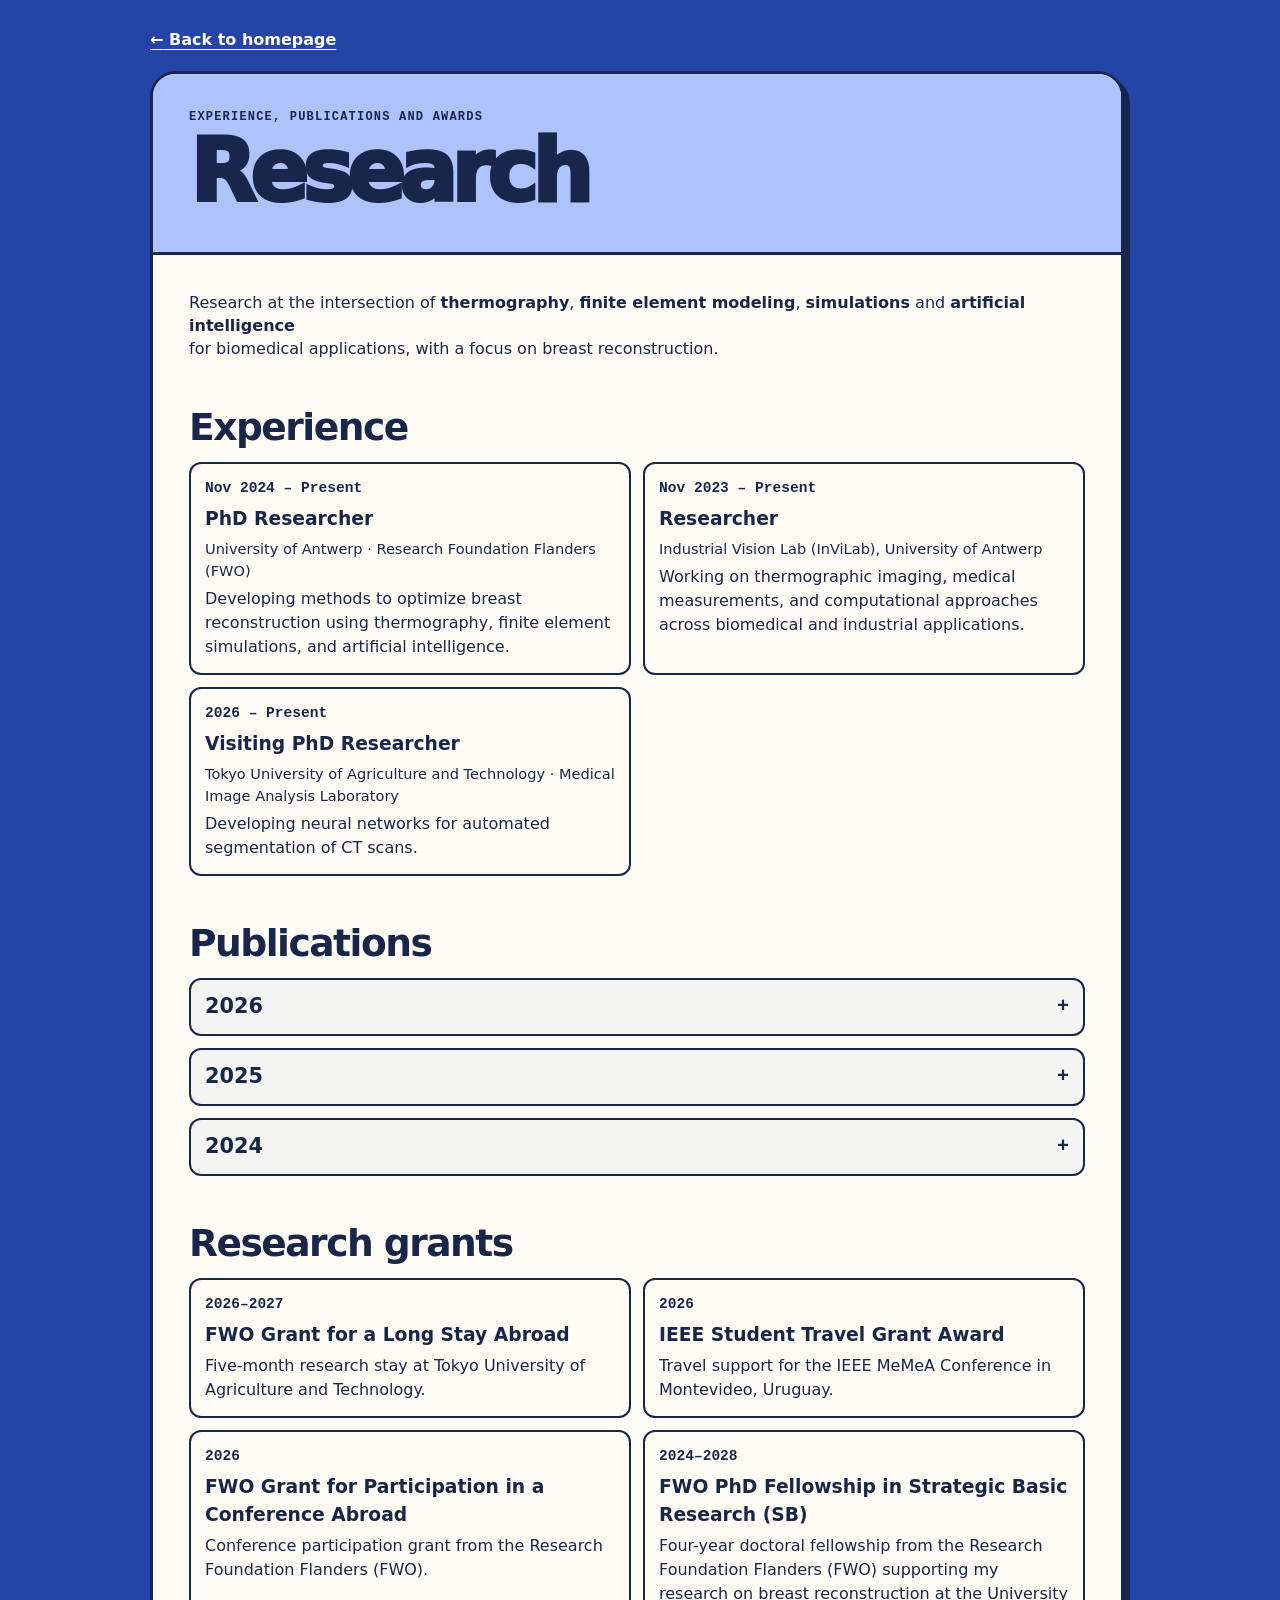
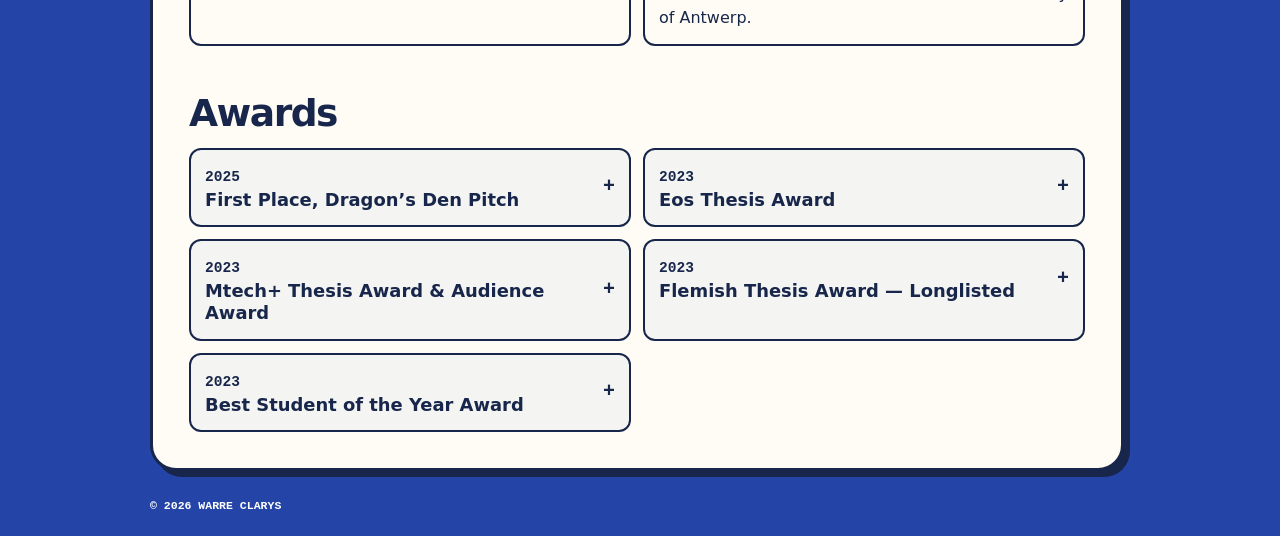
==== research.html @ 09c8e46b "Add files via upload" ====
<!doctype html>
<html lang="en">
<head>
  <meta charset="utf-8">
  <meta name="viewport" content="width=device-width, initial-scale=1">
  <meta name="theme-color" content="#2444A7">
  <meta name="description" content="Research by Warre Clarys, PhD researcher at the University of Antwerp.">
  <title>Research | Warre Clarys</title>
  <link rel="stylesheet" href="kobalt.css">
</head>
<body>
  <div class="subpage">
    <a class="return" href="index.html"><span aria-hidden="true">←</span> Back to homepage</a>
    <main class="content" aria-labelledby="page-title">
      <header class="page-heading research">
        <p class="stamp">Experience, publications and awards</p>
        <h1 id="page-title">Research</h1>
      </header>
      <div class="page-body">
        <p class="research-statement">Research at the intersection of <strong>thermography</strong>, <strong>finite element modeling</strong>, <strong>simulations</strong> and <strong>artificial intelligence</strong><br>
          for biomedical applications, with a focus on breast reconstruction.</p>
        <h2>Experience</h2>
        <div class="records">
          <article class="record">
            <div class="meta">Nov 2024 – Present</div>
            <h3>PhD Researcher</h3>
            <p class="context">University of Antwerp · Research Foundation Flanders (FWO)</p>
            <p>Developing methods to optimize breast reconstruction using thermography, finite element simulations, and artificial intelligence.</p>
          </article>
          <article class="record">
            <div class="meta">Nov 2023 – Present</div>
            <h3>Researcher</h3>
            <p class="context">Industrial Vision Lab (InViLab), University of Antwerp</p>
            <p>Working on thermographic imaging, medical measurements, and computational approaches across biomedical and industrial applications.</p>
          </article>
          <article class="record">
            <div class="meta">2026 – Present</div>
            <h3>Visiting PhD Researcher</h3>
            <p class="context">Tokyo University of Agriculture and Technology · Medical Image Analysis Laboratory</p>
            <p>Developing neural networks for automated segmentation of CT scans.</p>
          </article>
        </div>
        <h2 id="publications" tabindex="-1">Publications</h2>
        <!-- Add a paper by copying this example inside the matching year's Journal papers or Conference proceedings list.
             Give each title a unique id and use that same id on both links.
             Keep only the links you have. To add a year, copy a complete <details> block.
          <li>
            <div>
              <strong id="paper-unique-name">Paper title</strong>
              <p>Journal or conference · Year</p>
              <p class="paper-authors">First Author, <strong>Warre Clarys</strong>, Last Author</p>
            </div>
            <div class="paper-links">
              <a class="tag-link" aria-describedby="paper-unique-name" href="https://doi.org/REPLACE-WITH-DOI" target="_blank" rel="noreferrer">DOI <span aria-hidden="true">↗</span></a>
              <a class="tag-link" aria-describedby="paper-unique-name" href="papers/filename.pdf" download>PDF <span aria-hidden="true">↓</span></a>
            </div>
          </li>
        -->
        <div class="publication-years">
          <details class="record disclosure">
            <summary><span class="disclosure-title">2026</span><span class="fold-mark" aria-hidden="true"></span></summary>
            <div class="publication-group conference-group">
              <h3>Conference proceedings</h3>
              <ul class="pub-list">
                <li>
                  <div>
                    <strong id="paper-6">DIRT-SR38: A Real Paired Cross-Sensor Thermal Sequence Dataset for Super-Resolution in Clinical Dynamic Infrared Thermography</strong>
                    <p class="paper-authors"><strong>Warre Clarys</strong>, S. Verspeek, T. De Kerf, J. Verstockt, S. Vanlanduit, F. Thiessen, G. Steenackers</p>
                    <p>IEEE Conference on Computer Vision and Pattern Recognition (CVPR) 2026: Perception Beyond the Visible Spectrum Workshop</p>
                  </div>
                  <div class="paper-links"><a class="tag-link" aria-describedby="paper-6" href="https://openaccess.thecvf.com/content/CVPR2026W/PBVS/papers/Clarys_DIRT-SR38_A_Real_Paired_Cross-Sensor_Thermal_Sequence_Dataset_for_Super-Resolution_CVPRW_2026_paper.pdf" target="_blank" rel="noreferrer">PDF <span aria-hidden="true">↓</span></a></div>
                </li>
                <li>
                  <div>
                    <strong>Dynamic infrared thermography and computed tomography angiography fusion for DIEP flap perforator selection: a novel measurement system</strong>
                    <p class="paper-authors"><strong>Warre Clarys</strong>, R. Van Steen, S. Verspeek, F. Thiessen, G. Steenackers</p>
                    <p>IEEE International Symposium on Medical Measurements and Applications (MeMeA) 2026</p>
                  </div>
                  <div class="paper-links"><span class="tag-link status">DOI coming soon</span></div>
                </li>
              </ul>
            </div>
          </details>
          <details class="record disclosure">
            <summary><span class="disclosure-title">2025</span><span class="fold-mark" aria-hidden="true"></span></summary>
            <div class="publication-group journal-group">
              <h3>Journal papers</h3>
              <ul class="pub-list">
                <li>
                  <div>
                    <strong id="paper-1">Optimising neural networks for perforator detection in DIEP flap breast reconstruction using dynamic infrared thermography</strong>
                    <p class="paper-authors"><strong>Warre Clarys</strong>, R. Evans, S. Verspeek, J. Verstockt, H. Zhang, V. Verhoeven, W. A. A. Tjalma, F. Thiessen, G. Steenackers</p>
                    <p>Quantitative Infrared Thermography Journal (2025)</p>
                  </div>
                  <div class="paper-links"><a class="tag-link" aria-describedby="paper-1" href="https://doi.org/10.1080/17686733.2025.2585417" target="_blank" rel="noreferrer">DOI <span aria-hidden="true">↗</span></a></div>
                </li>
                <li>
                  <div>
                    <strong id="paper-2">Comparative study of cooling techniques for perforator detection in DIEP flap reconstruction using dynamic infrared thermography</strong>
                    <p class="paper-authors"><strong>Warre Clarys</strong>, S. Verspeek, J. Verstockt, S. Hummelink, G. Steenackers, F. Thiessen</p>
                    <p>Journal of Plastic, Reconstructive & Aesthetic Surgery (2025)</p>
                  </div>
                  <div class="paper-links"><a class="tag-link" aria-describedby="paper-2" href="https://doi.org/10.1016/j.bjps.2025.08.018" target="_blank" rel="noreferrer">DOI <span aria-hidden="true">↗</span></a></div>
                </li>
                <li>
                  <div>
                    <strong id="paper-3">Dynamic infrared thermography in free flap surgery: A systematic review</strong>
                    <p class="paper-authors"><strong>Warre Clarys</strong>, V. Hotome, S. Hummelink, S. Verspeek, V. Verhoeven, W. A. A. Tjalma, G. Steenackers, F. Thiessen</p>
                    <p>JPRAS Open (2025)</p>
                  </div>
                  <div class="paper-links"><a class="tag-link" aria-describedby="paper-3" href="https://doi.org/10.1016/j.jpra.2025.11.027" target="_blank" rel="noreferrer">DOI <span aria-hidden="true">↗</span></a></div>
                </li>
                <li>
                  <div>
                    <strong id="paper-4">Thermography in Bike Fitting: A Literature Review</strong>
                    <p class="paper-authors"><strong>Warre Clarys</strong>, O. Vallet, J. Verstockt, H. Zhang, S. Verspeek, G. Steenackers</p>
                    <p>Sensors (2025)</p>
                  </div>
                  <div class="paper-links"><a class="tag-link" aria-describedby="paper-4" href="https://doi.org/10.3390/s25082356" target="_blank" rel="noreferrer">DOI <span aria-hidden="true">↗</span></a></div>
                </li>
              </ul>
            </div>
          </details>
          <details class="record disclosure">
            <summary><span class="disclosure-title">2024</span><span class="fold-mark" aria-hidden="true"></span></summary>
            <div class="publication-group journal-group">
              <h3>Journal papers</h3>
              <ul class="pub-list">
                <li>
                  <div>
                    <strong id="paper-5">Automated thermographic detection of blood vessels for DIEP flap reconstructive surgery</strong>
                    <p class="paper-authors">E. Cardenas, J. Verstockt, S. Verspeek, <strong>Warre Clarys</strong>, F. Thiessen, T. Tondu, W. Tjalma, G. Steenackers, S. Vanlanduit</p>
                    <p>International Journal of Computer Assisted Radiology and Surgery (2024)</p>
                  </div>
                  <div class="paper-links"><a class="tag-link" aria-describedby="paper-5" href="https://doi.org/10.1007/s11548-024-03199-8" target="_blank" rel="noreferrer">DOI <span aria-hidden="true">↗</span></a></div>
                </li>
              </ul>
            </div>
            <div class="publication-group conference-group">
              <h3>Conference proceedings</h3>
              <ul class="pub-list">
                <li>
                  <div>
                    <strong id="paper-7">Detection of perforators for DIEP flap breast reconstruction using deep learning on thermal images</strong>
                    <p class="paper-authors">J. Verstockt, F. Thiessen, G. Steenackers, <strong>Warre Clarys</strong>, E. Cardenas</p>
                    <p>Quantitative InfraRed Thermography Conference (QIRT) 2024</p>
                  </div>
                  <div class="paper-links"><a class="tag-link" aria-describedby="paper-7" href="https://doi.org/10.21611/QIRT-2024-027" target="_blank" rel="noreferrer">DOI <span aria-hidden="true">↗</span></a></div>
                </li>
                <li>
                  <div>
                    <strong id="paper-8">HypIRskin: Thermography-Guided Device for Diagnosis and Characterization of Skin Cancer Lesions</strong>
                    <p class="paper-authors">J. Verstockt, <strong>Warre Clarys</strong>, M. Hillen, S. Verspeek, M. Bonmarin, F. E. F. Thiessen, L. Brochez, G. Steenackers</p>
                    <p>IEEE International Symposium on Medical Measurements and Applications (MeMeA) 2024</p>
                  </div>
                  <div class="paper-links"><a class="tag-link" aria-describedby="paper-8" href="https://doi.org/10.1109/MEMEA60663.2024.10596792" target="_blank" rel="noreferrer">DOI <span aria-hidden="true">↗</span></a></div>
                </li>
              </ul>
            </div>
          </details>
        </div>
        <h2>Research grants</h2>
        <div class="records">
          <article class="record">
            <p class="meta">2026–2027</p>
            <h3>FWO Grant for a Long Stay Abroad</h3>
            <p>Five-month research stay at Tokyo University of Agriculture and Technology.</p>
          </article>
          <article class="record">
            <p class="meta">2026</p>
            <h3>IEEE Student Travel Grant Award</h3>
            <p>Travel support for the IEEE MeMeA Conference in Montevideo, Uruguay.</p>
          </article>
          <article class="record">
            <p class="meta">2026</p>
            <h3>FWO Grant for Participation in a Conference Abroad</h3>
            <p>Conference participation grant from the Research Foundation Flanders (FWO).</p>
          </article>
          <article class="record">
            <p class="meta">2024–2028</p>
            <h3>FWO PhD Fellowship in Strategic Basic Research (SB)</h3>
            <p>Four-year doctoral fellowship from the Research Foundation Flanders (FWO) supporting my research on breast reconstruction at the University of Antwerp.</p>
          </article>
        </div>
        <h2>Awards</h2>
        <!-- Edit the award-description paragraph to add more context for each award. -->
        <div class="records">
          <details class="record disclosure award">
            <summary><span><span class="meta">2025</span><span class="disclosure-title">First Place, Dragon’s Den Pitch</span></span><span class="fold-mark" aria-hidden="true"></span></summary>
            <p class="award-description">Awarded by a professional jury in the University of Antwerp’s TheCompany+ programme.</p>
          </details>
          <details class="record disclosure award">
            <summary><span><span class="meta">2023</span><span class="disclosure-title">Eos Thesis Award</span></span><span class="fold-mark" aria-hidden="true"></span></summary>
            <p class="award-description">My thesis received the Eos Thesis Award in 2023.</p>
          </details>
          <details class="record disclosure award">
            <summary><span><span class="meta">2023</span><span class="disclosure-title">Mtech+ Thesis Award &amp; Audience Award</span></span><span class="fold-mark" aria-hidden="true"></span></summary>
            <p class="award-description">My thesis received both the Mtech+ Thesis Award and the Audience Award in 2023.</p>
          </details>
          <details class="record disclosure award">
            <summary><span><span class="meta">2023</span><span class="disclosure-title">Flemish Thesis Award — Longlisted</span></span><span class="fold-mark" aria-hidden="true"></span></summary>
            <p class="award-description">My thesis was longlisted for the Flemish Thesis Award, organised by SciMingo.</p>
          </details>
          <details class="record disclosure award">
            <summary><span><span class="meta">2023</span><span class="disclosure-title">Best Student of the Year Award</span></span><span class="fold-mark" aria-hidden="true"></span></summary>
            <p class="award-description">Awarded by the University of Antwerp.</p>
          </details>
        </div>
      </div>
    </main>
    <footer class="footer"><span>© 2026 WARRE CLARYS</span></footer>
  </div>
</body>
</html>
---- kobalt.css ----
:root {
  color-scheme: light;
  --canvas: #2444A7;
  --porcelain: #F4F5F2;
  --research: #AEC2FC;
  --teaching: #DCE7F9;
  --media: #EDF0E7;
  --paper: #FFFCF5;
  --ink: #17264A;
  --canvas-ink: #FFFFFF;
  --edge: 3px solid var(--ink);
  --shadow: 6px 6px 0 var(--ink);
  --mono: ui-monospace, Consolas, monospace;
}
* { box-sizing: border-box; }
html { scroll-behavior: smooth; }
body { margin: 0; color: var(--ink); background: var(--canvas); font: 1rem/1.5 system-ui, sans-serif; }
a { color: inherit; }
:focus-visible { outline: 3px dashed var(--ink); outline-offset: 5px; }
h1, h2, h3, h4, p { margin: 0; }
.wrap { width: min(1160px, calc(100% - 42px)); margin: 0 auto; }
.machine { display: grid; grid-template-columns: minmax(0, 1.08fr) minmax(0, 1fr); gap: 17px; margin: 28px 6px 29px 0; }
.intro, .slot, .content, .collaboration { border: var(--edge); box-shadow: var(--shadow); border-radius: 26px; }
.intro { padding: clamp(19px, 3.2vw, 37px); background: var(--porcelain); display: grid; align-content: space-between; gap: 18px; }
.stamp { font: 800 .75rem/1.2 var(--mono); text-transform: uppercase; letter-spacing: .1em; }
#site-name { font-size: clamp(3.65rem, 8.5vw, 8.25rem); line-height: .88; letter-spacing: -.085em; font-weight: 950; }
#site-name span { display: block; }
.research-statement { line-height: 1.45; }
.intro-bottom { display: grid; grid-template-columns: auto minmax(0, 1fr); align-items: center; gap: 15px; }
.portrait {
  position: relative; display: grid; place-items: center; margin: 0; width: clamp(84px, 11vw, 146px);
  aspect-ratio: 1; border: var(--edge); border-radius: 50%; overflow: hidden; background: var(--canvas); color: var(--canvas-ink);
}
.portrait span { font: 900 1.5rem/1 var(--mono); }
.portrait img { position: absolute; inset: 0; width: 100%; height: 100%; object-fit: cover; }
.profile-links { display: grid; grid-template-columns: repeat(2, minmax(0, 1fr)); gap: 8px; }
.profile-links .tag-link {
  display: block; text-align: center; align-content: center;
  background: var(--paper); white-space: normal; padding: 8px 5px;
}
.profile-links .primary-link { background: var(--canvas); color: var(--canvas-ink); border-color: var(--ink); }
.keypad { display: grid; grid-template-columns: repeat(2, minmax(0, 1fr)); gap: 15px; }
.slot {
  min-height: 144px; padding: 13px 17px 15px; display: grid; grid-template-rows: 1fr auto;
  text-decoration: none; transition: transform .15s, box-shadow .15s; background: var(--teaching);
}
.slot:first-child { grid-column: span 2; background: var(--research); }
.slot:last-child { background: var(--media); }
.slot:focus-visible { outline-color: var(--canvas-ink); }
.slot:hover { transform: translate(-2px, -2px); box-shadow: 8px 8px 0 var(--ink); }
.slot:active { transform: translate(4px, 4px); box-shadow: 2px 2px 0 var(--ink); }
.slot-name { align-self: end; font-size: clamp(1.45rem, 3.6vw, 3.25rem); font-weight: 950; line-height: 1; letter-spacing: -.075em; margin: 8px 0 5px; }
.slot:first-child .slot-name { font-size: clamp(2.2rem, 5.3vw, 5rem); }
.slot-bottom { font: 700 .72rem/1.25 var(--mono); text-transform: uppercase; }
.collaboration {
  margin: 0 6px 24px 0; padding: 16px clamp(14px, 3vw, 30px); background: var(--porcelain);
  display: flex; justify-content: space-between; align-items: center; flex-wrap: wrap;
  gap: 8px 20px; scroll-margin: 18px;
}
.collaboration h2 { font-size: clamp(1.35rem, 2.6vw, 2rem); letter-spacing: -.045em; }
.collaboration .email-link {
  display: inline-block; padding: 8px 13px; border: 2px solid var(--ink); border-radius: 9px;
  font-weight: 750; text-decoration: none;
}
.primary-link { background: var(--canvas); color: var(--canvas-ink); }
.collaboration .email-link:hover { text-decoration: underline; }
.subpage {
  width: min(980px, calc(100% - 42px)); margin: 0 auto;
}
.return {
  display: inline-block; color: var(--canvas-ink); font-weight: 750; margin: 22px 0 13px;
  padding: 6px 0; text-underline-offset: .22em;
}
.return:focus-visible { outline-color: var(--canvas-ink); }
.content { margin: 0 6px 24px 0; background: var(--paper); }
.page-heading {
  padding: clamp(18px, 4vw, 36px);
  border-bottom: var(--edge); border-radius: 22px 22px 0 0;
}
.page-heading h1 {
  font-size: clamp(2.65rem, 7.6vw, 5.4rem); font-weight: 950;
  line-height: 1; letter-spacing: -.075em; margin-top: 5px;
}
.page-heading.research { background: var(--research); }
.page-heading.teaching { background: var(--teaching); }
.page-heading.media { background: var(--media); }
.page-body { padding: clamp(16px, 4vw, 36px); }
.page-body > h2 {
  font-weight: 900; font-size: clamp(1.65rem, 3vw, 2.35rem);
  line-height: 1.12; letter-spacing: -.04em; margin-bottom: 14px;
}
.page-body > h2:not(:first-child) { margin-top: clamp(28px, 4.5vw, 46px); }
#publications { scroll-margin: 18px; }
.publication-years { display: grid; gap: 12px; }
.record.disclosure { padding: 0; background: var(--porcelain); }
.disclosure summary {
  list-style: none; display: flex; justify-content: space-between; align-items: center;
  gap: 10px; padding: 14px; cursor: pointer; border-radius: 10px;
}
.disclosure summary::-webkit-details-marker { display: none; }
.disclosure summary:focus-visible { outline-offset: -5px; }
.disclosure-title { display: block; font-size: 1.12rem; font-weight: 800; line-height: 1.25; }
.publication-years .disclosure-title { font-size: 1.3rem; }
.fold-mark::before { content: "+"; font: 800 1.25rem/1 var(--mono); }
.disclosure[open] > summary .fold-mark::before { content: "−"; }
.pub-list { list-style: none; padding: 0 14px; margin: 0; }
.pub-list li {
  display: grid; grid-template-columns: minmax(0, 1fr) auto; gap: 8px 20px;
  align-items: start; padding: 15px 0; border-top: 1px solid #A7B0C4;
}
.publication-group + .publication-group { margin-top: 8px; }
.publication-group h3 {
  padding: 9px 14px;
  font-size: clamp(1.2rem, 2.7vw, 1.5rem); line-height: 1.2; font-weight: 850;
}
.journal-group h3 { background: var(--research); }
.conference-group h3 { background: var(--media); }
.publication-group .pub-list li:first-child { border-top: 0; }
.paper-links { display: flex; align-items: flex-start; gap: 6px; }
.award-description { border-top: 1px solid #A7B0C4; padding: 12px 14px 14px; }
.record.award > .award-description { margin-top: 0; }
.pub-list p, .meta, .context { font-size: .91rem; }
.paper-authors { margin: 3px 0; }
.pub-list li > div > strong { line-height: 1.3; display: block; margin-bottom: 3px; }
.tag-link {
  display: inline-block; background: var(--research); padding: 5px 9px; border: 2px solid; border-radius: 9px;
  text-decoration: none; font: 700 .76rem/1.2 var(--mono); white-space: nowrap;
}
.tag-link:hover { text-decoration: underline; }
.tag-link.status { background: transparent; }
.records { display: grid; grid-template-columns: repeat(2, minmax(0, 1fr)); gap: 12px; }
.record { padding: 14px; border: 2px solid var(--ink); border-radius: 12px; }
.record > * + *, .page-body > p + p { margin-top: 5px; }
.meta { font-family: var(--mono); font-weight: 700; }
.footer { display: flex; flex-wrap: wrap; justify-content: space-between; color: var(--canvas-ink); gap: 10px; padding: 3px 0 24px; font: 700 .72rem/1.4 var(--mono); }
@media (max-width: 700px) {
  .wrap, .subpage { width: calc(100% - 30px); }
  .machine { grid-template-columns: minmax(0, 1fr); margin-top: 16px; }
  #site-name { font-size: clamp(3.6rem, 13vw, 6.25rem); }
  .intro { gap: 17px; }
  .slot { min-height: 104px; }
  .records { grid-template-columns: 1fr; }
}
@media (max-width: 410px) {
  .slot { padding-inline: 10px; }
  .pub-list li { overflow-wrap: anywhere; }
  .intro-bottom { gap: 10px; }
  .profile-links { gap: 5px; }
  .profile-links .tag-link { font-size: .71rem; }
  .slot-bottom { font-size: .65rem; }
  .pub-list li { grid-template-columns: 1fr; }
}
@media (prefers-reduced-motion: reduce) {
  html { scroll-behavior: auto; }
  .slot { transition: none; }
  .slot:hover, .slot:active { transform: none; }
}

/* Media */
.media-section { scroll-margin: 18px; }
.media-section + .media-section { margin-top: clamp(26px, 5vw, 46px); }
.media-section > h2 {
  font-size: clamp(1.65rem, 3vw, 2.35rem); font-weight: 900; line-height: 1.12; letter-spacing: -.04em;
}
.media-section > h2 { margin-bottom: 14px; }
.media-articles { display: grid; grid-template-columns: repeat(2, minmax(0, 1fr)); gap: 14px; }
.media-card { display: flex; flex-direction: column; border: 2px solid var(--ink); border-radius: 12px; background: var(--porcelain); }
.media-illustration { display: block; width: 100%; height: auto; border-radius: 9px 9px 0 0; border-bottom: 2px solid var(--ink); }
.media-card-body { flex: 1; padding: 14px; display: grid; align-content: start; gap: 7px; }
.media-card-body h3, .press-item h3 { line-height: 1.2; letter-spacing: -.02em; }
.media-card-body h3 { font-size: clamp(1.2rem, 2vw, 1.5rem); }
.media-card-body > .tag-link { justify-self: start; margin-top: 3px; }
.press-list { border-top: 2px solid var(--ink); }
.press-item {
  display: grid; grid-template-columns: minmax(110px, .54fr) minmax(0, 2fr); gap: 7px 16px;
  padding: 13px 0; border-bottom: 1px solid #a7b0c4;
}
.press-item h3 { font-size: 1.13rem; }
.press-item p { margin-bottom: 4px; }
.press-item a { font-size: .87rem; font-weight: 700; text-underline-offset: .18em; }
@media (max-width: 650px) { .media-articles { grid-template-columns: 1fr; } }
@media (max-width: 450px) { .press-item { grid-template-columns: 1fr; } }
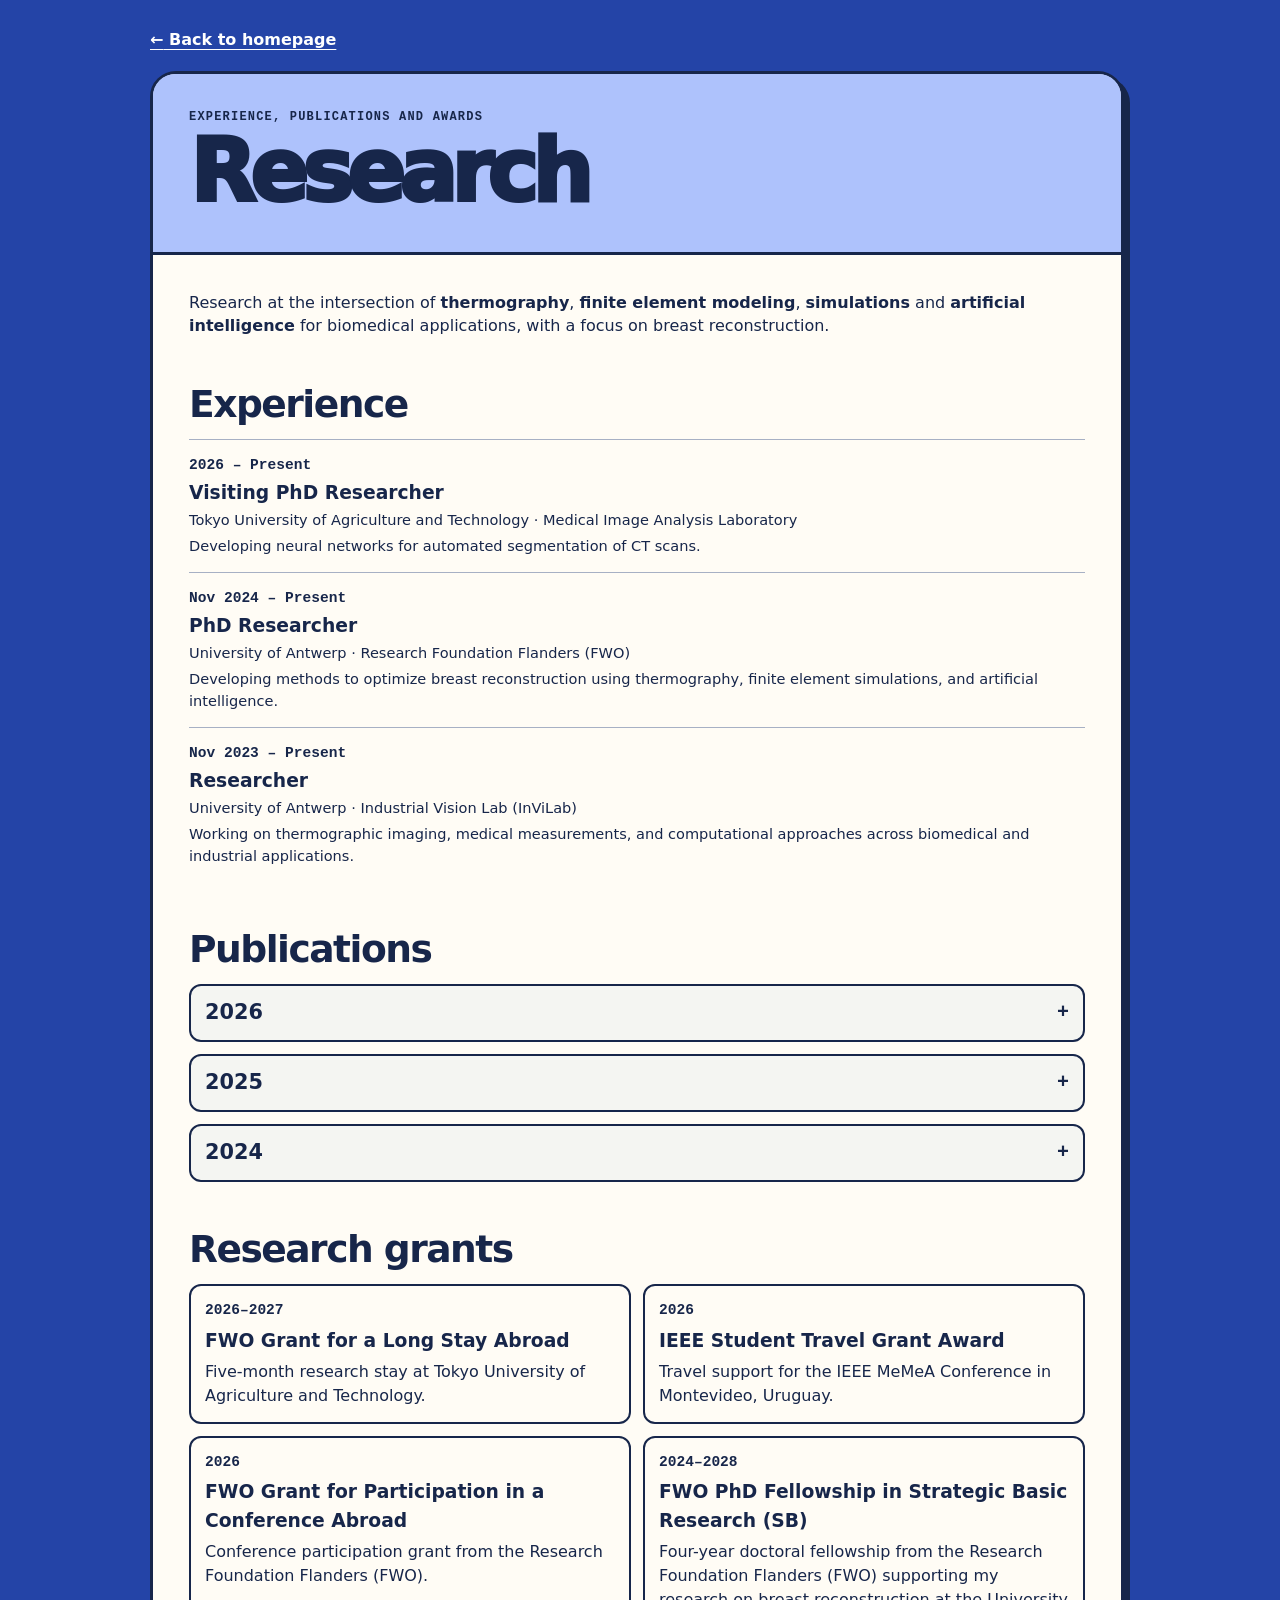
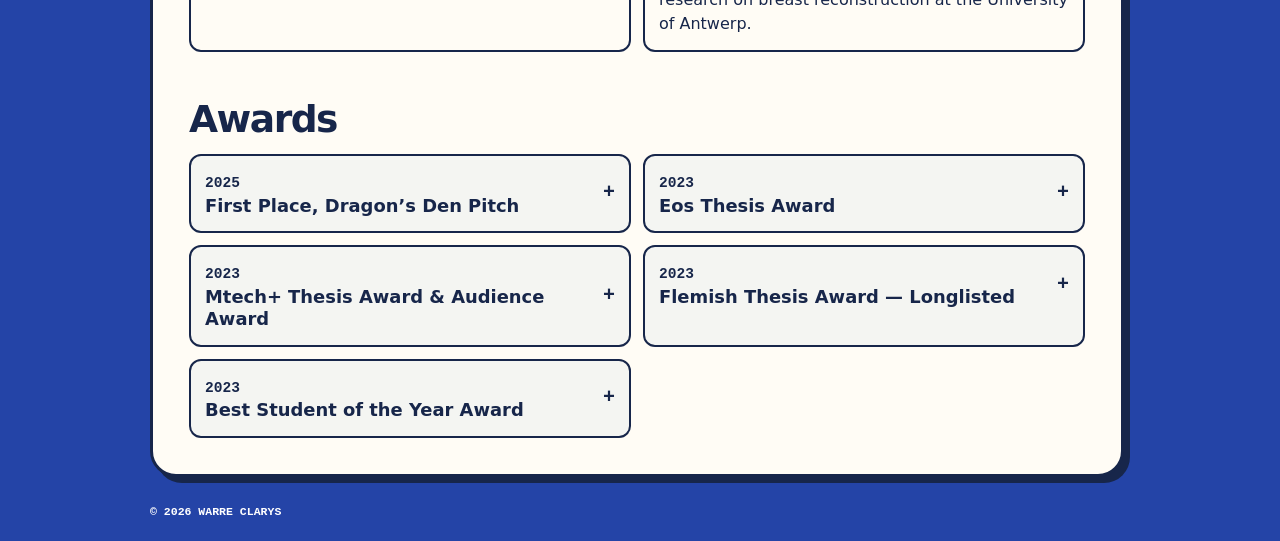
==== commit 4fc6988c: "Add files via upload" ====
--- a/research.html
+++ b/research.html
@@ -1,214 +1,246 @@
-<!doctype html>
-<html lang="en">
-<head>
-  <meta charset="utf-8">
-  <meta name="viewport" content="width=device-width, initial-scale=1">
-  <meta name="theme-color" content="#2444A7">
-  <meta name="description" content="Research by Warre Clarys, PhD researcher at the University of Antwerp.">
-  <title>Research | Warre Clarys</title>
-  <link rel="stylesheet" href="kobalt.css">
-</head>
-<body>
-  <div class="subpage">
-    <a class="return" href="index.html"><span aria-hidden="true">←</span> Back to homepage</a>
-    <main class="content" aria-labelledby="page-title">
-      <header class="page-heading research">
-        <p class="stamp">Experience, publications and awards</p>
-        <h1 id="page-title">Research</h1>
-      </header>
-      <div class="page-body">
-        <p class="research-statement">Research at the intersection of <strong>thermography</strong>, <strong>finite element modeling</strong>, <strong>simulations</strong> and <strong>artificial intelligence</strong><br>
-          for biomedical applications, with a focus on breast reconstruction.</p>
-        <h2>Experience</h2>
-        <div class="records">
-          <article class="record">
-            <div class="meta">Nov 2024 – Present</div>
-            <h3>PhD Researcher</h3>
-            <p class="context">University of Antwerp · Research Foundation Flanders (FWO)</p>
-            <p>Developing methods to optimize breast reconstruction using thermography, finite element simulations, and artificial intelligence.</p>
-          </article>
-          <article class="record">
-            <div class="meta">Nov 2023 – Present</div>
-            <h3>Researcher</h3>
-            <p class="context">Industrial Vision Lab (InViLab), University of Antwerp</p>
-            <p>Working on thermographic imaging, medical measurements, and computational approaches across biomedical and industrial applications.</p>
-          </article>
-          <article class="record">
-            <div class="meta">2026 – Present</div>
-            <h3>Visiting PhD Researcher</h3>
-            <p class="context">Tokyo University of Agriculture and Technology · Medical Image Analysis Laboratory</p>
-            <p>Developing neural networks for automated segmentation of CT scans.</p>
-          </article>
-        </div>
-        <h2 id="publications" tabindex="-1">Publications</h2>
-        <!-- Add a paper by copying this example inside the matching year's Journal papers or Conference proceedings list.
-             Give each title a unique id and use that same id on both links.
-             Keep only the links you have. To add a year, copy a complete <details> block.
-          <li>
-            <div>
-              <strong id="paper-unique-name">Paper title</strong>
-              <p>Journal or conference · Year</p>
-              <p class="paper-authors">First Author, <strong>Warre Clarys</strong>, Last Author</p>
-            </div>
-            <div class="paper-links">
-              <a class="tag-link" aria-describedby="paper-unique-name" href="https://doi.org/REPLACE-WITH-DOI" target="_blank" rel="noreferrer">DOI <span aria-hidden="true">↗</span></a>
-              <a class="tag-link" aria-describedby="paper-unique-name" href="papers/filename.pdf" download>PDF <span aria-hidden="true">↓</span></a>
-            </div>
-          </li>
-        -->
-        <div class="publication-years">
-          <details class="record disclosure">
-            <summary><span class="disclosure-title">2026</span><span class="fold-mark" aria-hidden="true"></span></summary>
-            <div class="publication-group conference-group">
-              <h3>Conference proceedings</h3>
-              <ul class="pub-list">
-                <li>
-                  <div>
-                    <strong id="paper-6">DIRT-SR38: A Real Paired Cross-Sensor Thermal Sequence Dataset for Super-Resolution in Clinical Dynamic Infrared Thermography</strong>
-                    <p class="paper-authors"><strong>Warre Clarys</strong>, S. Verspeek, T. De Kerf, J. Verstockt, S. Vanlanduit, F. Thiessen, G. Steenackers</p>
-                    <p>IEEE Conference on Computer Vision and Pattern Recognition (CVPR) 2026: Perception Beyond the Visible Spectrum Workshop</p>
-                  </div>
-                  <div class="paper-links"><a class="tag-link" aria-describedby="paper-6" href="https://openaccess.thecvf.com/content/CVPR2026W/PBVS/papers/Clarys_DIRT-SR38_A_Real_Paired_Cross-Sensor_Thermal_Sequence_Dataset_for_Super-Resolution_CVPRW_2026_paper.pdf" target="_blank" rel="noreferrer">PDF <span aria-hidden="true">↓</span></a></div>
-                </li>
-                <li>
-                  <div>
-                    <strong>Dynamic infrared thermography and computed tomography angiography fusion for DIEP flap perforator selection: a novel measurement system</strong>
-                    <p class="paper-authors"><strong>Warre Clarys</strong>, R. Van Steen, S. Verspeek, F. Thiessen, G. Steenackers</p>
-                    <p>IEEE International Symposium on Medical Measurements and Applications (MeMeA) 2026</p>
-                  </div>
-                  <div class="paper-links"><span class="tag-link status">DOI coming soon</span></div>
-                </li>
-              </ul>
-            </div>
-          </details>
-          <details class="record disclosure">
-            <summary><span class="disclosure-title">2025</span><span class="fold-mark" aria-hidden="true"></span></summary>
-            <div class="publication-group journal-group">
-              <h3>Journal papers</h3>
-              <ul class="pub-list">
-                <li>
-                  <div>
-                    <strong id="paper-1">Optimising neural networks for perforator detection in DIEP flap breast reconstruction using dynamic infrared thermography</strong>
-                    <p class="paper-authors"><strong>Warre Clarys</strong>, R. Evans, S. Verspeek, J. Verstockt, H. Zhang, V. Verhoeven, W. A. A. Tjalma, F. Thiessen, G. Steenackers</p>
-                    <p>Quantitative Infrared Thermography Journal (2025)</p>
-                  </div>
-                  <div class="paper-links"><a class="tag-link" aria-describedby="paper-1" href="https://doi.org/10.1080/17686733.2025.2585417" target="_blank" rel="noreferrer">DOI <span aria-hidden="true">↗</span></a></div>
-                </li>
-                <li>
-                  <div>
-                    <strong id="paper-2">Comparative study of cooling techniques for perforator detection in DIEP flap reconstruction using dynamic infrared thermography</strong>
-                    <p class="paper-authors"><strong>Warre Clarys</strong>, S. Verspeek, J. Verstockt, S. Hummelink, G. Steenackers, F. Thiessen</p>
-                    <p>Journal of Plastic, Reconstructive & Aesthetic Surgery (2025)</p>
-                  </div>
-                  <div class="paper-links"><a class="tag-link" aria-describedby="paper-2" href="https://doi.org/10.1016/j.bjps.2025.08.018" target="_blank" rel="noreferrer">DOI <span aria-hidden="true">↗</span></a></div>
-                </li>
-                <li>
-                  <div>
-                    <strong id="paper-3">Dynamic infrared thermography in free flap surgery: A systematic review</strong>
-                    <p class="paper-authors"><strong>Warre Clarys</strong>, V. Hotome, S. Hummelink, S. Verspeek, V. Verhoeven, W. A. A. Tjalma, G. Steenackers, F. Thiessen</p>
-                    <p>JPRAS Open (2025)</p>
-                  </div>
-                  <div class="paper-links"><a class="tag-link" aria-describedby="paper-3" href="https://doi.org/10.1016/j.jpra.2025.11.027" target="_blank" rel="noreferrer">DOI <span aria-hidden="true">↗</span></a></div>
-                </li>
-                <li>
-                  <div>
-                    <strong id="paper-4">Thermography in Bike Fitting: A Literature Review</strong>
-                    <p class="paper-authors"><strong>Warre Clarys</strong>, O. Vallet, J. Verstockt, H. Zhang, S. Verspeek, G. Steenackers</p>
-                    <p>Sensors (2025)</p>
-                  </div>
-                  <div class="paper-links"><a class="tag-link" aria-describedby="paper-4" href="https://doi.org/10.3390/s25082356" target="_blank" rel="noreferrer">DOI <span aria-hidden="true">↗</span></a></div>
-                </li>
-              </ul>
-            </div>
-          </details>
-          <details class="record disclosure">
-            <summary><span class="disclosure-title">2024</span><span class="fold-mark" aria-hidden="true"></span></summary>
-            <div class="publication-group journal-group">
-              <h3>Journal papers</h3>
-              <ul class="pub-list">
-                <li>
-                  <div>
-                    <strong id="paper-5">Automated thermographic detection of blood vessels for DIEP flap reconstructive surgery</strong>
-                    <p class="paper-authors">E. Cardenas, J. Verstockt, S. Verspeek, <strong>Warre Clarys</strong>, F. Thiessen, T. Tondu, W. Tjalma, G. Steenackers, S. Vanlanduit</p>
-                    <p>International Journal of Computer Assisted Radiology and Surgery (2024)</p>
-                  </div>
-                  <div class="paper-links"><a class="tag-link" aria-describedby="paper-5" href="https://doi.org/10.1007/s11548-024-03199-8" target="_blank" rel="noreferrer">DOI <span aria-hidden="true">↗</span></a></div>
-                </li>
-              </ul>
-            </div>
-            <div class="publication-group conference-group">
-              <h3>Conference proceedings</h3>
-              <ul class="pub-list">
-                <li>
-                  <div>
-                    <strong id="paper-7">Detection of perforators for DIEP flap breast reconstruction using deep learning on thermal images</strong>
-                    <p class="paper-authors">J. Verstockt, F. Thiessen, G. Steenackers, <strong>Warre Clarys</strong>, E. Cardenas</p>
-                    <p>Quantitative InfraRed Thermography Conference (QIRT) 2024</p>
-                  </div>
-                  <div class="paper-links"><a class="tag-link" aria-describedby="paper-7" href="https://doi.org/10.21611/QIRT-2024-027" target="_blank" rel="noreferrer">DOI <span aria-hidden="true">↗</span></a></div>
-                </li>
-                <li>
-                  <div>
-                    <strong id="paper-8">HypIRskin: Thermography-Guided Device for Diagnosis and Characterization of Skin Cancer Lesions</strong>
-                    <p class="paper-authors">J. Verstockt, <strong>Warre Clarys</strong>, M. Hillen, S. Verspeek, M. Bonmarin, F. E. F. Thiessen, L. Brochez, G. Steenackers</p>
-                    <p>IEEE International Symposium on Medical Measurements and Applications (MeMeA) 2024</p>
-                  </div>
-                  <div class="paper-links"><a class="tag-link" aria-describedby="paper-8" href="https://doi.org/10.1109/MEMEA60663.2024.10596792" target="_blank" rel="noreferrer">DOI <span aria-hidden="true">↗</span></a></div>
-                </li>
-              </ul>
-            </div>
-          </details>
-        </div>
-        <h2>Research grants</h2>
-        <div class="records">
-          <article class="record">
-            <p class="meta">2026–2027</p>
-            <h3>FWO Grant for a Long Stay Abroad</h3>
-            <p>Five-month research stay at Tokyo University of Agriculture and Technology.</p>
-          </article>
-          <article class="record">
-            <p class="meta">2026</p>
-            <h3>IEEE Student Travel Grant Award</h3>
-            <p>Travel support for the IEEE MeMeA Conference in Montevideo, Uruguay.</p>
-          </article>
-          <article class="record">
-            <p class="meta">2026</p>
-            <h3>FWO Grant for Participation in a Conference Abroad</h3>
-            <p>Conference participation grant from the Research Foundation Flanders (FWO).</p>
-          </article>
-          <article class="record">
-            <p class="meta">2024–2028</p>
-            <h3>FWO PhD Fellowship in Strategic Basic Research (SB)</h3>
-            <p>Four-year doctoral fellowship from the Research Foundation Flanders (FWO) supporting my research on breast reconstruction at the University of Antwerp.</p>
-          </article>
-        </div>
-        <h2>Awards</h2>
-        <!-- Edit the award-description paragraph to add more context for each award. -->
-        <div class="records">
-          <details class="record disclosure award">
-            <summary><span><span class="meta">2025</span><span class="disclosure-title">First Place, Dragon’s Den Pitch</span></span><span class="fold-mark" aria-hidden="true"></span></summary>
-            <p class="award-description">Awarded by a professional jury in the University of Antwerp’s TheCompany+ programme.</p>
-          </details>
-          <details class="record disclosure award">
-            <summary><span><span class="meta">2023</span><span class="disclosure-title">Eos Thesis Award</span></span><span class="fold-mark" aria-hidden="true"></span></summary>
-            <p class="award-description">My thesis received the Eos Thesis Award in 2023.</p>
-          </details>
-          <details class="record disclosure award">
-            <summary><span><span class="meta">2023</span><span class="disclosure-title">Mtech+ Thesis Award &amp; Audience Award</span></span><span class="fold-mark" aria-hidden="true"></span></summary>
-            <p class="award-description">My thesis received both the Mtech+ Thesis Award and the Audience Award in 2023.</p>
-          </details>
-          <details class="record disclosure award">
-            <summary><span><span class="meta">2023</span><span class="disclosure-title">Flemish Thesis Award — Longlisted</span></span><span class="fold-mark" aria-hidden="true"></span></summary>
-            <p class="award-description">My thesis was longlisted for the Flemish Thesis Award, organised by SciMingo.</p>
-          </details>
-          <details class="record disclosure award">
-            <summary><span><span class="meta">2023</span><span class="disclosure-title">Best Student of the Year Award</span></span><span class="fold-mark" aria-hidden="true"></span></summary>
-            <p class="award-description">Awarded by the University of Antwerp.</p>
-          </details>
-        </div>
-      </div>
-    </main>
-    <footer class="footer"><span>© 2026 WARRE CLARYS</span></footer>
-  </div>
-</body>
-</html>
+<!doctype html>
+<html lang="en">
+<head>
+  <meta charset="utf-8">
+  <meta name="viewport" content="width=device-width, initial-scale=1">
+  <meta name="theme-color" content="#2444A7">
+  <meta name="description" content="Research by Warre Clarys, PhD researcher at the University of Antwerp.">
+  <title>Research | Warre Clarys</title>
+  <link rel="stylesheet" href="kobalt.css">
+</head>
+<body>
+  <div class="subpage">
+    <a class="return" href="index.html"><span aria-hidden="true">←</span> Back to homepage</a>
+    <main class="content" aria-labelledby="page-title">
+      <header class="page-heading research">
+        <p class="stamp">Experience, publications and awards</p>
+        <h1 id="page-title">Research</h1>
+      </header>
+      <div class="page-body">
+        <p class="research-statement">Research at the intersection of <strong>thermography</strong>, <strong>finite element modeling</strong>, <strong>simulations</strong> and <strong>artificial intelligence</strong> for biomedical applications, with a focus on breast reconstruction.</p>
+        <h2>Experience</h2>
+        <ul class="pub-list experience-list">
+          <li>
+            <div>
+              <div class="meta">2026 – Present</div>
+              <h3>Visiting PhD Researcher</h3>
+              <p class="context">Tokyo University of Agriculture and Technology · Medical Image Analysis Laboratory</p>
+              <p>Developing neural networks for automated segmentation of CT scans.</p>
+            </div>
+            <div class="experience-logos">
+              <img src="logos/tuat-logo.png" alt="" width="314" height="143">
+            </div>
+          </li>
+          <li>
+            <div>
+              <div class="meta">Nov 2024 – Present</div>
+              <h3>PhD Researcher</h3>
+              <p class="context">University of Antwerp · Research Foundation Flanders (FWO)</p>
+              <p>Developing methods to optimize breast reconstruction using thermography, finite element simulations, and artificial intelligence.</p>
+            </div>
+            <div class="experience-logos">
+              <img src="logos/uantwerp-logo.svg" alt="" width="193" height="57">
+              <img src="logos/fwo-logo.svg" alt="" width="80" height="36">
+            </div>
+          </li>
+          <li>
+            <div>
+              <div class="meta">Nov 2023 – Present</div>
+              <h3>Researcher</h3>
+              <p class="context">University of Antwerp · Industrial Vision Lab (InViLab)</p>
+              <p>Working on thermographic imaging, medical measurements, and computational approaches across biomedical and industrial applications.</p>
+            </div>
+            <div class="experience-logos">
+              <img src="logos/uantwerp-logo.svg" alt="" width="193" height="57">
+              <img src="logos/invilab-logo.png" alt="" width="960" height="240">
+            </div>
+          </li>
+        </ul>
+        <h2 id="publications" tabindex="-1">Publications</h2>
+        <!-- Add a paper by copying this example inside the matching year's Journal papers or Conference proceedings list.
+             Give each title a unique id and use that same id on both links.
+             Keep only the links you have. To add a year, copy a complete <details> block.
+          <li>
+            <div>
+              <strong id="paper-unique-name">Paper title</strong>
+              <p>Journal or conference · Year</p>
+              <p class="paper-authors">First Author, <strong>Warre Clarys</strong>, Last Author</p>
+            </div>
+            <div class="paper-links">
+              <a class="tag-link" aria-describedby="paper-unique-name" href="https://doi.org/REPLACE-WITH-DOI" target="_blank" rel="noreferrer">DOI <span aria-hidden="true">↗</span></a>
+              <a class="tag-link paper-download" aria-describedby="paper-unique-name" href="papers/filename.pdf" download>PDF <span aria-hidden="true">↓</span></a>
+            </div>
+          </li>
+        -->
+        <div class="publication-years">
+          <details class="record disclosure">
+            <summary><span class="disclosure-title">2026</span><span class="fold-mark" aria-hidden="true"></span></summary>
+            <div class="publication-group conference-group">
+              <h3>Conference proceedings</h3>
+              <ul class="pub-list">
+                <li>
+                  <div>
+                    <strong id="paper-6">DIRT-SR38: A Real Paired Cross-Sensor Thermal Sequence Dataset for Super-Resolution in Clinical Dynamic Infrared Thermography</strong>
+                    <p class="paper-authors"><strong>Warre Clarys</strong>, S. Verspeek, T. De Kerf, J. Verstockt, S. Vanlanduit, F. Thiessen, G. Steenackers</p>
+                    <p>IEEE Conference on Computer Vision and Pattern Recognition (CVPR) 2026: Perception Beyond the Visible Spectrum Workshop</p>
+                  </div>
+                  <div class="paper-links">
+                    <a class="tag-link" aria-describedby="paper-6" href="https://doi.org/10.5281/zenodo.19241293" target="_blank" rel="noreferrer">Dataset DOI <span aria-hidden="true">↗</span></a>
+                    <a class="tag-link paper-download" aria-describedby="paper-6" href="papers/2026_CVPR.pdf" download>PDF <span aria-hidden="true">↓</span></a>
+                  </div>
+                </li>
+                <li>
+                  <div>
+                    <strong id="paper-memea-2026">Dynamic infrared thermography and computed tomography angiography fusion for DIEP flap perforator selection: a novel measurement system</strong>
+                    <p class="paper-authors"><strong>Warre Clarys</strong>, R. Van Steen, S. Verspeek, F. Thiessen, G. Steenackers</p>
+                    <p>IEEE International Symposium on Medical Measurements and Applications (MeMeA) 2026</p>
+                  </div>
+                  <div class="paper-links">
+                    <a class="tag-link" aria-describedby="paper-memea-2026" href="https://doi.org/10.1109/MEMEA69746.2026.11537361" target="_blank" rel="noreferrer">DOI <span aria-hidden="true">↗</span></a>
+                    <a class="tag-link paper-download" aria-describedby="paper-memea-2026" href="papers/2026_MeMeA.pdf" download>PDF <span aria-hidden="true">↓</span></a>
+                  </div>
+                </li>
+              </ul>
+            </div>
+          </details>
+          <details class="record disclosure">
+            <summary><span class="disclosure-title">2025</span><span class="fold-mark" aria-hidden="true"></span></summary>
+            <div class="publication-group journal-group">
+              <h3>Journal papers</h3>
+              <ul class="pub-list">
+                <li>
+                  <div>
+                    <strong id="paper-1">Optimising neural networks for perforator detection in DIEP flap breast reconstruction using dynamic infrared thermography</strong>
+                    <p class="paper-authors"><strong>Warre Clarys</strong>, R. Evans, S. Verspeek, J. Verstockt, H. Zhang, V. Verhoeven, W. A. A. Tjalma, F. Thiessen, G. Steenackers</p>
+                    <p>Quantitative Infrared Thermography Journal (2025)</p>
+                  </div>
+                  <div class="paper-links">
+                    <a class="tag-link" aria-describedby="paper-1" href="https://doi.org/10.1080/17686733.2025.2585417" target="_blank" rel="noreferrer">DOI <span aria-hidden="true">↗</span></a>
+                    <a class="tag-link paper-download" aria-describedby="paper-1" href="papers/2025_QIRT.pdf" download>PDF <span aria-hidden="true">↓</span></a>
+                  </div>
+                </li>
+                <li>
+                  <div>
+                    <strong id="paper-2">Comparative study of cooling techniques for perforator detection in DIEP flap reconstruction using dynamic infrared thermography</strong>
+                    <p class="paper-authors"><strong>Warre Clarys</strong>, S. Verspeek, J. Verstockt, S. Hummelink, G. Steenackers, F. Thiessen</p>
+                    <p>Journal of Plastic, Reconstructive & Aesthetic Surgery (2025)</p>
+                  </div>
+                  <div class="paper-links">
+                    <a class="tag-link" aria-describedby="paper-2" href="https://doi.org/10.1016/j.bjps.2025.08.018" target="_blank" rel="noreferrer">DOI <span aria-hidden="true">↗</span></a>
+                    <a class="tag-link paper-download" aria-describedby="paper-2" href="papers/2025_JPRAS.pdf" download>PDF <span aria-hidden="true">↓</span></a>
+                  </div>
+                </li>
+                <li>
+                  <div>
+                    <strong id="paper-3">Dynamic infrared thermography in free flap surgery: A systematic review</strong>
+                    <p class="paper-authors"><strong>Warre Clarys</strong>, V. Hotome, S. Hummelink, S. Verspeek, V. Verhoeven, W. A. A. Tjalma, G. Steenackers, F. Thiessen</p>
+                    <p>JPRAS Open (2025)</p>
+                  </div>
+                  <div class="paper-links">
+                    <a class="tag-link" aria-describedby="paper-3" href="https://doi.org/10.1016/j.jpra.2025.11.027" target="_blank" rel="noreferrer">DOI <span aria-hidden="true">↗</span></a>
+                    <a class="tag-link paper-download" aria-describedby="paper-3" href="papers/2025_JPRASOpen.pdf" download>PDF <span aria-hidden="true">↓</span></a>
+                  </div>
+                </li>
+                <li>
+                  <div>
+                    <strong id="paper-4">Thermography in Bike Fitting: A Literature Review</strong>
+                    <p class="paper-authors"><strong>Warre Clarys</strong>, O. Vallet, J. Verstockt, H. Zhang, S. Verspeek, G. Steenackers</p>
+                    <p>Sensors (2025)</p>
+                  </div>
+                  <div class="paper-links">
+                    <a class="tag-link" aria-describedby="paper-4" href="https://doi.org/10.3390/s25082356" target="_blank" rel="noreferrer">DOI <span aria-hidden="true">↗</span></a>
+                    <a class="tag-link paper-download" aria-describedby="paper-4" href="papers/2025_Sensors.pdf" download>PDF <span aria-hidden="true">↓</span></a>
+                  </div>
+                </li>
+              </ul>
+            </div>
+          </details>
+          <details class="record disclosure">
+            <summary><span class="disclosure-title">2024</span><span class="fold-mark" aria-hidden="true"></span></summary>
+            <div class="publication-group journal-group">
+              <h3>Journal papers</h3>
+              <ul class="pub-list">
+                <li>
+                  <div>
+                    <strong id="paper-5">Automated thermographic detection of blood vessels for DIEP flap reconstructive surgery</strong>
+                    <p class="paper-authors">E. Cardenas, J. Verstockt, S. Verspeek, <strong>Warre Clarys</strong>, F. Thiessen, T. Tondu, W. Tjalma, G. Steenackers, S. Vanlanduit</p>
+                    <p>International Journal of Computer Assisted Radiology and Surgery (2024)</p>
+                  </div>
+                  <div class="paper-links">
+                    <a class="tag-link" aria-describedby="paper-5" href="https://doi.org/10.1007/s11548-024-03199-8" target="_blank" rel="noreferrer">DOI <span aria-hidden="true">↗</span></a>
+                    <a class="tag-link paper-download" aria-describedby="paper-5" href="papers/2024_DeLaHoz.pdf" download>PDF <span aria-hidden="true">↓</span></a>
+                  </div>
+                </li>
+              </ul>
+            </div>
+            <div class="publication-group conference-group">
+              <h3>Conference proceedings</h3>
+              <ul class="pub-list">
+                <li>
+                  <div>
+                    <strong id="paper-8">HypIRskin: Thermography-Guided Device for Diagnosis and Characterization of Skin Cancer Lesions</strong>
+                    <p class="paper-authors">J. Verstockt, <strong>Warre Clarys</strong>, M. Hillen, S. Verspeek, M. Bonmarin, F. E. F. Thiessen, L. Brochez, G. Steenackers</p>
+                    <p>IEEE International Symposium on Medical Measurements and Applications (MeMeA) 2024</p>
+                  </div>
+                  <div class="paper-links">
+                    <a class="tag-link" aria-describedby="paper-8" href="https://doi.org/10.1109/MEMEA60663.2024.10596792" target="_blank" rel="noreferrer">DOI <span aria-hidden="true">↗</span></a>
+                    <a class="tag-link paper-download" aria-describedby="paper-8" href="papers/2024_Verstockt.pdf" download>PDF <span aria-hidden="true">↓</span></a>
+                  </div>
+                </li>
+              </ul>
+            </div>
+          </details>
+        </div>
+        <h2>Research grants</h2>
+        <div class="records">
+          <article class="record">
+            <p class="meta">2026–2027</p>
+            <h3>FWO Grant for a Long Stay Abroad</h3>
+            <p>Five-month research stay at Tokyo University of Agriculture and Technology.</p>
+          </article>
+          <article class="record">
+            <p class="meta">2026</p>
+            <h3>IEEE Student Travel Grant Award</h3>
+            <p>Travel support for the IEEE MeMeA Conference in Montevideo, Uruguay.</p>
+          </article>
+          <article class="record">
+            <p class="meta">2026</p>
+            <h3>FWO Grant for Participation in a Conference Abroad</h3>
+            <p>Conference participation grant from the Research Foundation Flanders (FWO).</p>
+          </article>
+          <article class="record">
+            <p class="meta">2024–2028</p>
+            <h3>FWO PhD Fellowship in Strategic Basic Research (SB)</h3>
+            <p>Four-year doctoral fellowship from the Research Foundation Flanders (FWO) supporting my research on breast reconstruction at the University of Antwerp.</p>
+          </article>
+        </div>
+        <h2>Awards</h2>
+        <!-- Edit the award-description paragraph to add more context for each award. -->
+        <div class="records">
+          <details class="record disclosure award">
+            <summary><span><span class="meta">2025</span><span class="disclosure-title">First Place, Dragon’s Den Pitch</span></span><span class="fold-mark" aria-hidden="true"></span></summary>
+            <p class="award-description">Awarded by a professional jury in the University of Antwerp’s TheCompany+ programme.</p>
+          </details>
+          <details class="record disclosure award">
+            <summary><span><span class="meta">2023</span><span class="disclosure-title">Eos Thesis Award</span></span><span class="fold-mark" aria-hidden="true"></span></summary>
+            <p class="award-description">My thesis received the Eos Thesis Award in 2023.</p>
+          </details>
+          <details class="record disclosure award">
+            <summary><span><span class="meta">2023</span><span class="disclosure-title">Mtech+ Thesis Award &amp; Audience Award</span></span><span class="fold-mark" aria-hidden="true"></span></summary>
+            <p class="award-description">My thesis received both the Mtech+ Thesis Award and the Audience Award in 2023.</p>
+          </details>
+          <details class="record disclosure award">
+            <summary><span><span class="meta">2023</span><span class="disclosure-title">Flemish Thesis Award — Longlisted</span></span><span class="fold-mark" aria-hidden="true"></span></summary>
+            <p class="award-description">My thesis was longlisted for the Flemish Thesis Award, organised by SciMingo.</p>
+          </details>
+          <details class="record disclosure award">
+            <summary><span><span class="meta">2023</span><span class="disclosure-title">Best Student of the Year Award</span></span><span class="fold-mark" aria-hidden="true"></span></summary>
+            <p class="award-description">Awarded by the University of Antwerp.</p>
+          </details>
+        </div>
+      </div>
+    </main>
+    <footer class="footer"><span>© 2026 WARRE CLARYS</span></footer>
+  </div>
+</body>
+</html>
--- a/kobalt.css
+++ b/kobalt.css
@@ -28,7 +28,7 @@
 .research-statement { line-height: 1.45; }
 .intro-bottom { display: grid; grid-template-columns: auto minmax(0, 1fr); align-items: center; gap: 15px; }
 .portrait {
-  position: relative; display: grid; place-items: center; margin: 0; width: clamp(84px, 11vw, 146px);
+  position: relative; display: grid; place-items: center; margin: 0; width: clamp(84px, 13vw, 164px);
   aspect-ratio: 1; border: var(--edge); border-radius: 50%; overflow: hidden; background: var(--canvas); color: var(--canvas-ink);
 }
 .portrait span { font: 900 1.5rem/1 var(--mono); }
@@ -116,17 +116,27 @@
 .journal-group h3 { background: var(--research); }
 .conference-group h3 { background: var(--media); }
 .publication-group .pub-list li:first-child { border-top: 0; }
-.paper-links { display: flex; align-items: flex-start; gap: 6px; }
+.paper-links { display: flex; flex-direction: column; align-items: stretch; justify-self: start; gap: 6px; text-align: center; }
 .award-description { border-top: 1px solid #A7B0C4; padding: 12px 14px 14px; }
 .record.award > .award-description { margin-top: 0; }
 .pub-list p, .meta, .context { font-size: .91rem; }
 .paper-authors { margin: 3px 0; }
 .pub-list li > div > strong { line-height: 1.3; display: block; margin-bottom: 3px; }
+.course-list li { grid-template-columns: minmax(0, 1fr); }
+.thesis-list, .experience-list { padding-inline: 0; }
+.thesis-type.master { background: var(--research); }
+.thesis-type.bachelor { background: var(--media); }
+.thesis-type { justify-self: start; }
+.experience-list h3 { line-height: 1.3; margin: 4px 0; }
+.experience-list .context { margin-bottom: 4px; }
+.experience-logos { display: flex; flex-direction: column; align-items: flex-end; justify-self: end; gap: 8px; }
+.experience-logos img { display: block; width: auto; height: auto; max-width: 94px; max-height: 30px; }
 .tag-link {
   display: inline-block; background: var(--research); padding: 5px 9px; border: 2px solid; border-radius: 9px;
   text-decoration: none; font: 700 .76rem/1.2 var(--mono); white-space: nowrap;
 }
 .tag-link:hover { text-decoration: underline; }
+.tag-link.paper-download { background: var(--media); }
 .tag-link.status { background: transparent; }
 .records { display: grid; grid-template-columns: repeat(2, minmax(0, 1fr)); gap: 12px; }
 .record { padding: 14px; border: 2px solid var(--ink); border-radius: 12px; }
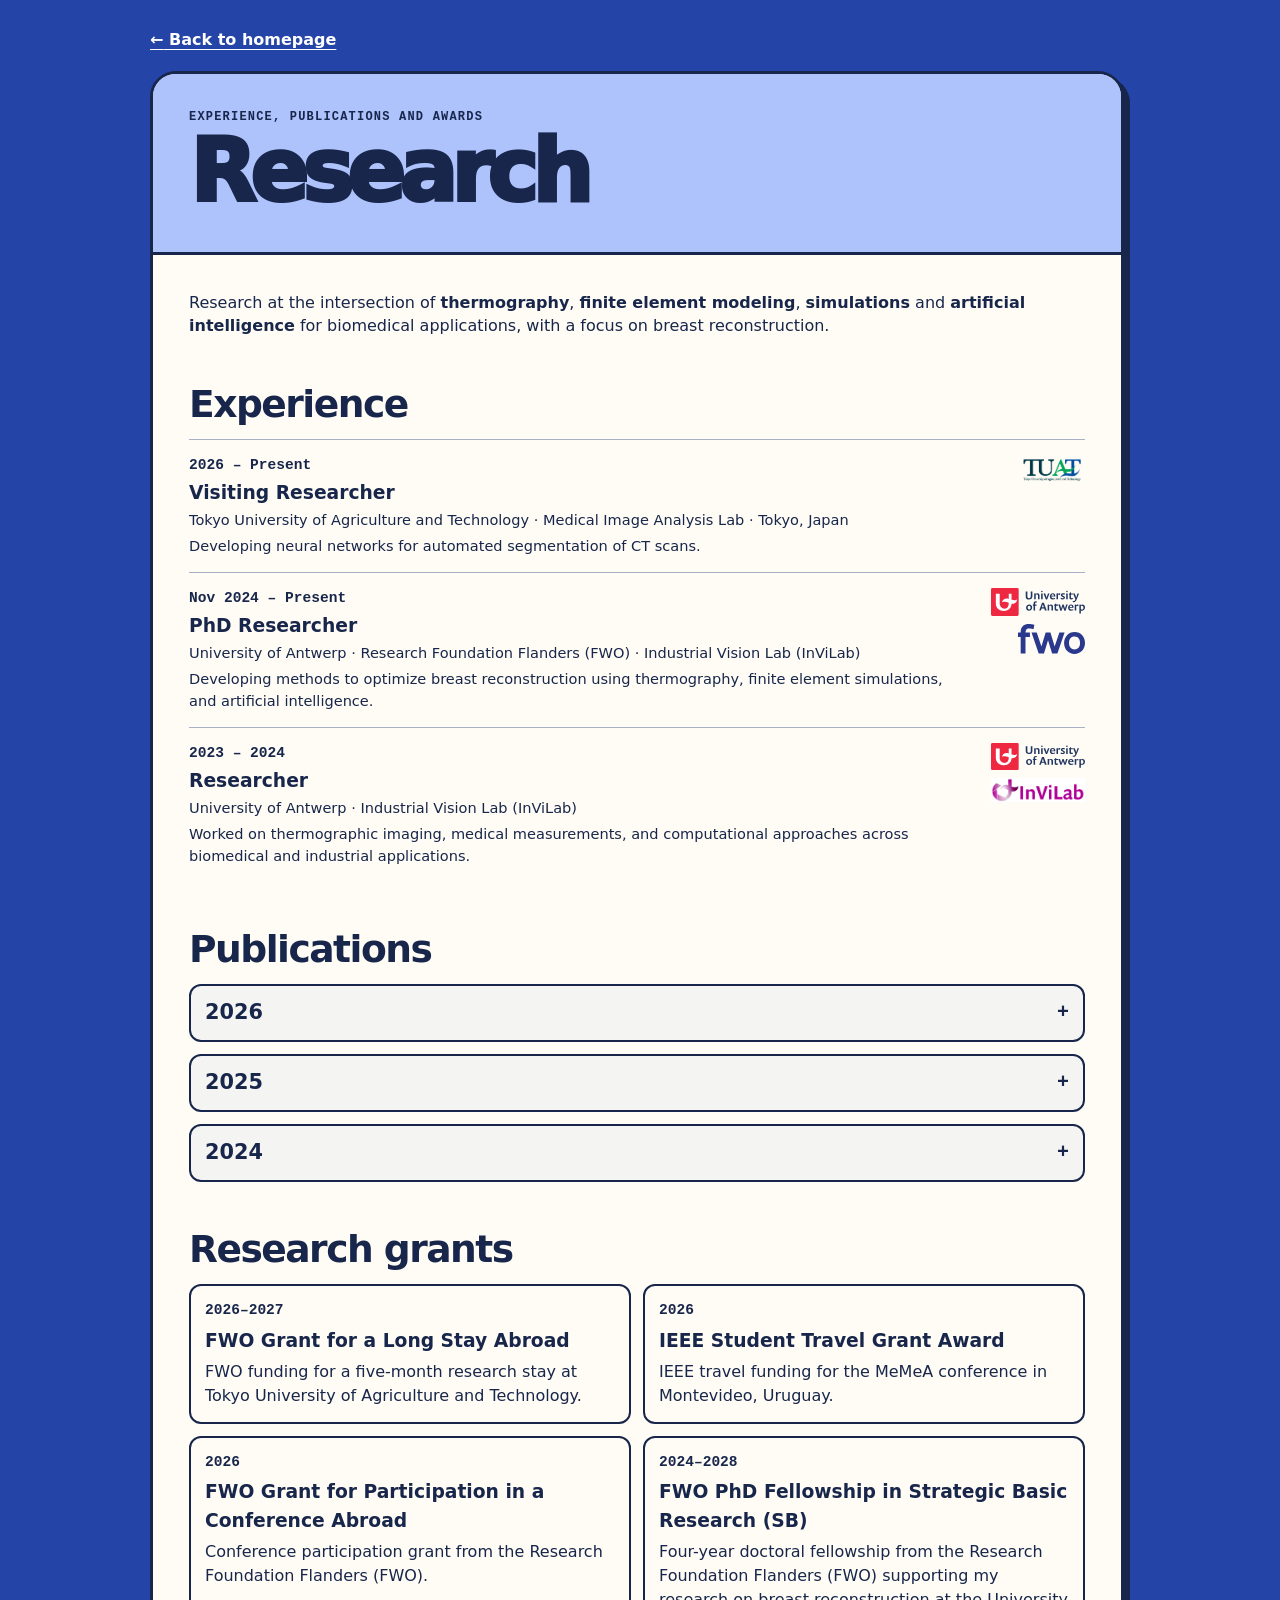
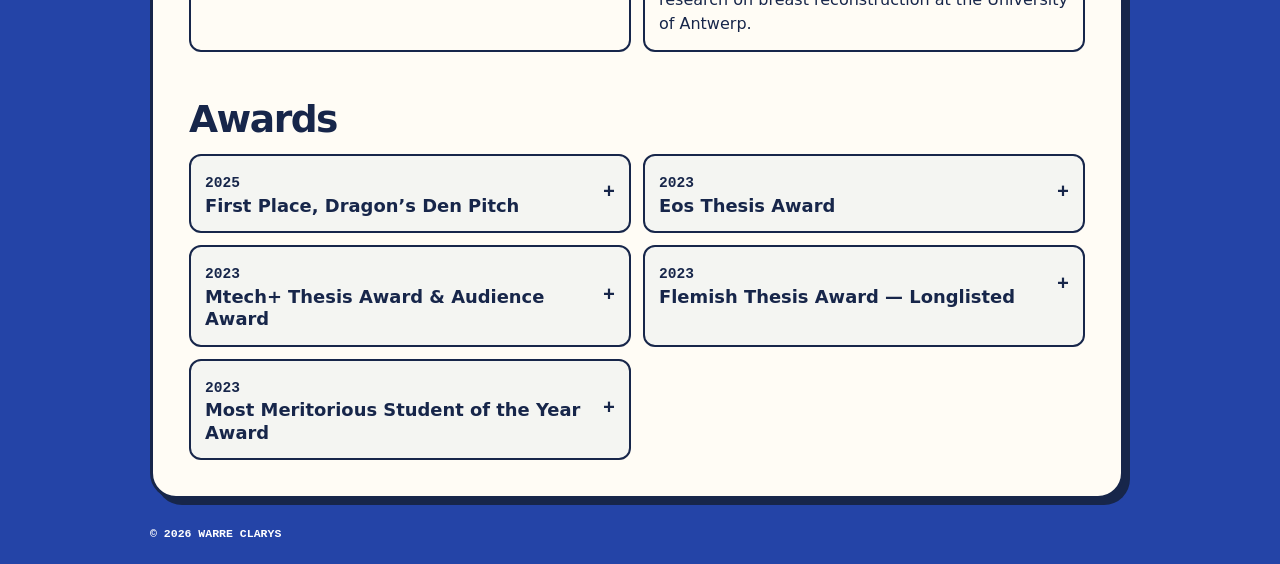
==== commit ac3488f0: "Update research.html" ====
--- a/research.html
+++ b/research.html
@@ -23,8 +23,8 @@
           <li>
             <div>
               <div class="meta">2026 – Present</div>
-              <h3>Visiting PhD Researcher</h3>
-              <p class="context">Tokyo University of Agriculture and Technology · Medical Image Analysis Laboratory</p>
+              <h3>Visiting Researcher</h3>
+              <p class="context">Tokyo University of Agriculture and Technology · Medical Image Analysis Lab · Tokyo, Japan</p>
               <p>Developing neural networks for automated segmentation of CT scans.</p>
             </div>
             <div class="experience-logos">
@@ -35,7 +35,7 @@
             <div>
               <div class="meta">Nov 2024 – Present</div>
               <h3>PhD Researcher</h3>
-              <p class="context">University of Antwerp · Research Foundation Flanders (FWO)</p>
+              <p class="context">University of Antwerp · Research Foundation Flanders (FWO) · Industrial Vision Lab (InViLab)</p>
               <p>Developing methods to optimize breast reconstruction using thermography, finite element simulations, and artificial intelligence.</p>
             </div>
             <div class="experience-logos">
@@ -45,10 +45,10 @@
           </li>
           <li>
             <div>
-              <div class="meta">Nov 2023 – Present</div>
+              <div class="meta">2023 – 2024</div>
               <h3>Researcher</h3>
               <p class="context">University of Antwerp · Industrial Vision Lab (InViLab)</p>
-              <p>Working on thermographic imaging, medical measurements, and computational approaches across biomedical and industrial applications.</p>
+              <p>Worked on thermographic imaging, medical measurements, and computational approaches across biomedical and industrial applications.</p>
             </div>
             <div class="experience-logos">
               <img src="logos/uantwerp-logo.svg" alt="" width="193" height="57">
@@ -196,12 +196,12 @@
           <article class="record">
             <p class="meta">2026–2027</p>
             <h3>FWO Grant for a Long Stay Abroad</h3>
-            <p>Five-month research stay at Tokyo University of Agriculture and Technology.</p>
+            <p>FWO funding for a five-month research stay at Tokyo University of Agriculture and Technology.</p>
           </article>
           <article class="record">
             <p class="meta">2026</p>
             <h3>IEEE Student Travel Grant Award</h3>
-            <p>Travel support for the IEEE MeMeA Conference in Montevideo, Uruguay.</p>
+            <p>IEEE travel funding for the MeMeA conference in Montevideo, Uruguay.</p>
           </article>
           <article class="record">
             <p class="meta">2026</p>
@@ -223,18 +223,18 @@
           </details>
           <details class="record disclosure award">
             <summary><span><span class="meta">2023</span><span class="disclosure-title">Eos Thesis Award</span></span><span class="fold-mark" aria-hidden="true"></span></summary>
-            <p class="award-description">My thesis received the Eos Thesis Award in 2023.</p>
+            <p class="award-description">Awarded by Eos Magazine for the best thesis in the exact sciences in Flanders.</p>
           </details>
           <details class="record disclosure award">
             <summary><span><span class="meta">2023</span><span class="disclosure-title">Mtech+ Thesis Award &amp; Audience Award</span></span><span class="fold-mark" aria-hidden="true"></span></summary>
-            <p class="award-description">My thesis received both the Mtech+ Thesis Award and the Audience Award in 2023.</p>
+            <p class="award-description">SciMingo and Mtech+ recognised my thesis with both the award for the best technological and innovative thesis and the Audience Award.</p>
           </details>
           <details class="record disclosure award">
             <summary><span><span class="meta">2023</span><span class="disclosure-title">Flemish Thesis Award — Longlisted</span></span><span class="fold-mark" aria-hidden="true"></span></summary>
             <p class="award-description">My thesis was longlisted for the Flemish Thesis Award, organised by SciMingo.</p>
           </details>
           <details class="record disclosure award">
-            <summary><span><span class="meta">2023</span><span class="disclosure-title">Best Student of the Year Award</span></span><span class="fold-mark" aria-hidden="true"></span></summary>
+            <summary><span><span class="meta">2023</span><span class="disclosure-title">Most Meritorious Student of the Year Award</span></span><span class="fold-mark" aria-hidden="true"></span></summary>
             <p class="award-description">Awarded by the University of Antwerp.</p>
           </details>
         </div>
--- a/kobalt.css
+++ b/kobalt.css
@@ -159,6 +159,8 @@
   .profile-links .tag-link { font-size: .71rem; }
   .slot-bottom { font-size: .65rem; }
   .pub-list li { grid-template-columns: 1fr; }
+  .experience-list li { grid-template-columns: minmax(0, 1fr) auto; column-gap: 12px; }
+  .experience-logos img { max-width: 72px; max-height: 25px; }
 }
 @media (prefers-reduced-motion: reduce) {
   html { scroll-behavior: auto; }
